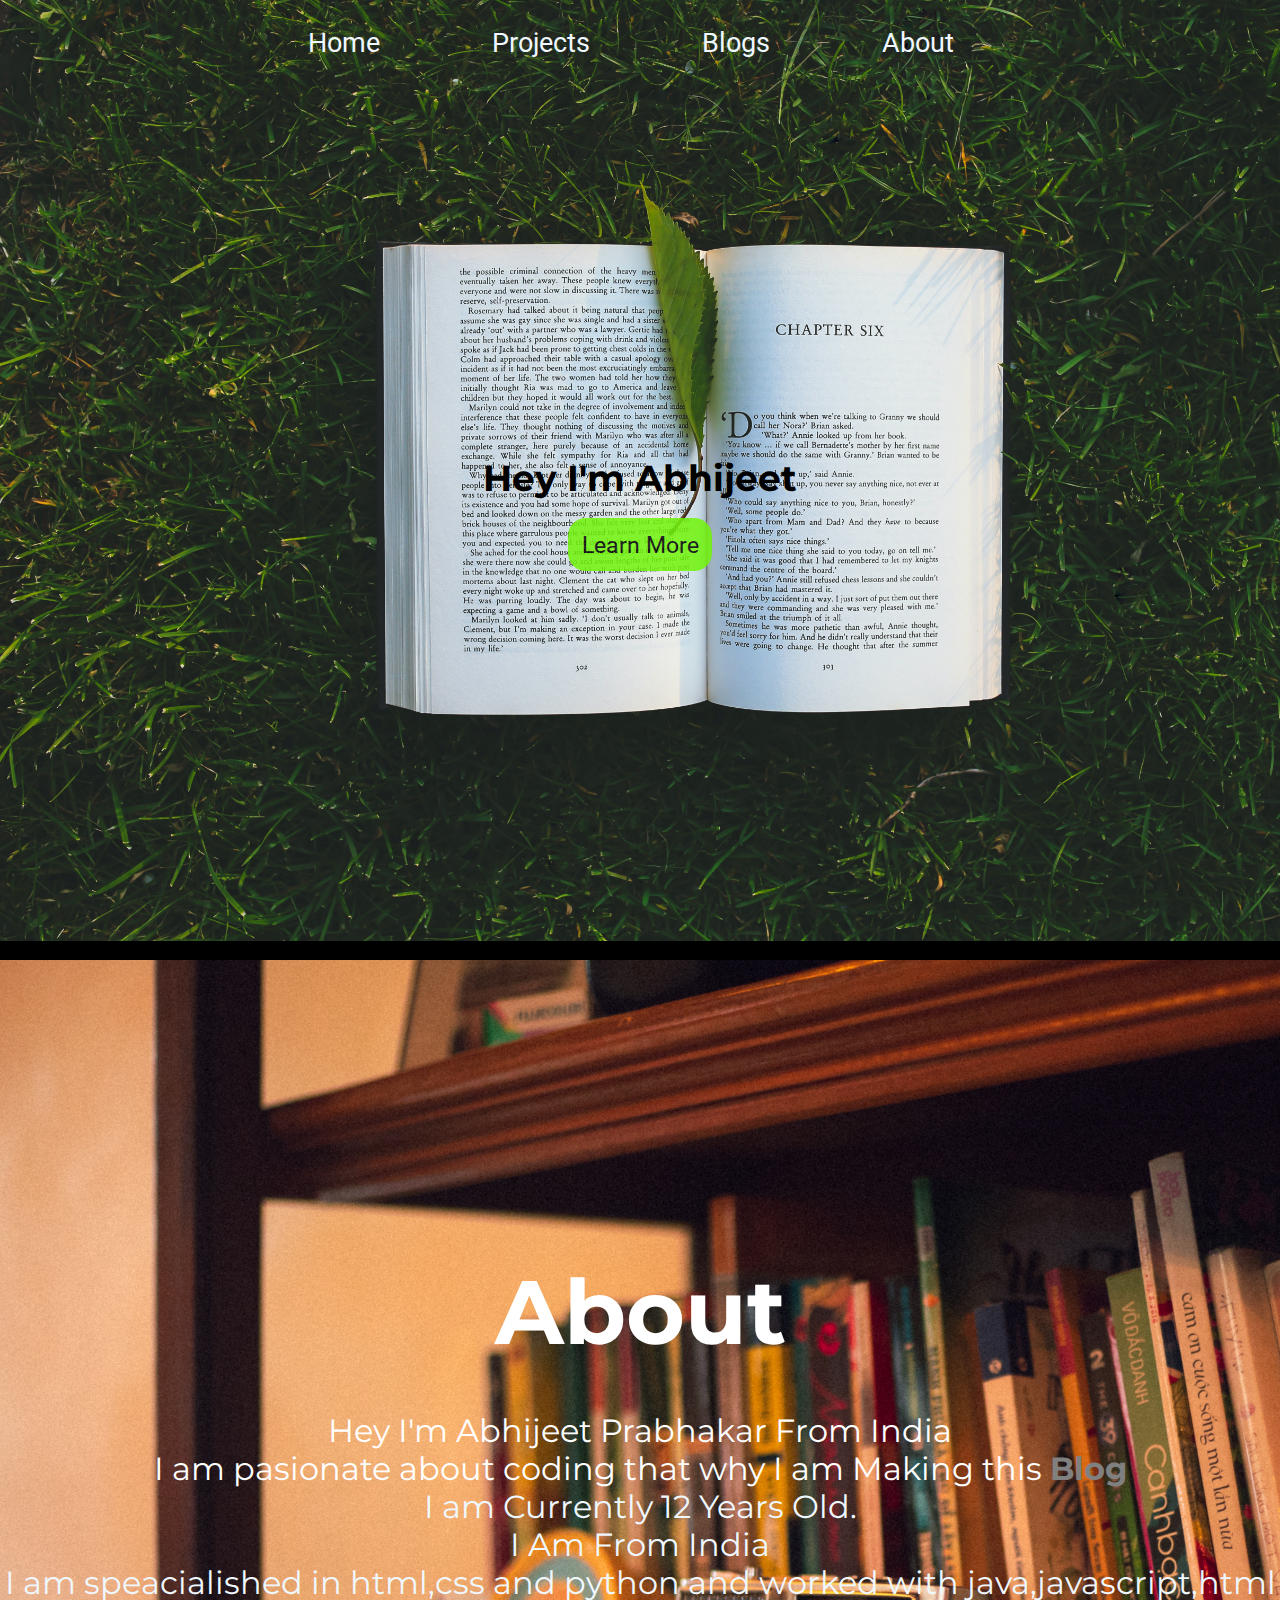
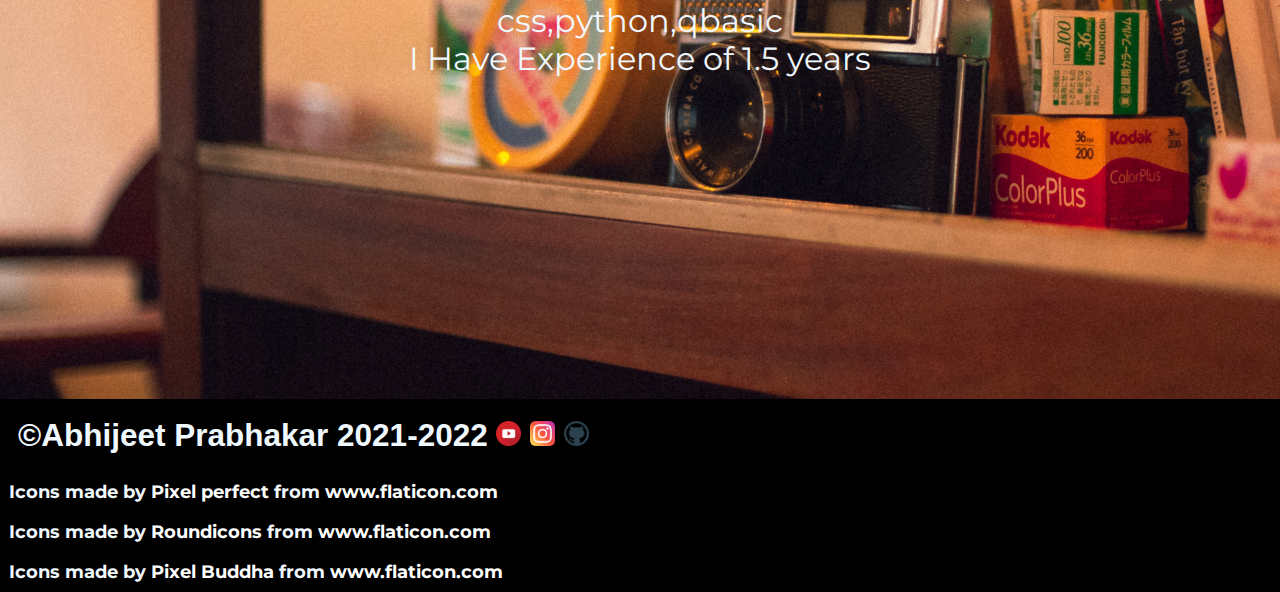
==== index.html @ c2b10495 "Update" ====
<!DOCTYPE html>
<html lang="en">
<head>
    <meta charset="UTF-8">
    <meta http-equiv="X-UA-Compatible" content="IE=edge">
    <meta name="viewport" content="width=device-width, initial-scale=1.0">
    <link rel="stylesheet" href="css/style.css">
    <link rel="preconnect" href="https://fonts.gstatic.com">
    <link href="https://fonts.googleapis.com/css2?family=Montserrat&display=swap" rel="stylesheet">
    <link rel="preconnect" href="https://fonts.gstatic.com">
    <link href="https://fonts.googleapis.com/css2?family=Roboto&display=swap" rel="stylesheet">
    <title>Student-Blog</title>
</head>
<body>
    <header style=" background-image: url(Used-Assets/pexels-kaboompics-com-5834.jpg);">
        <section class="nav-section">
            <nav>
                <div>
                    <a href="#"><button>Home</button></a>
                    <a href="./projects.html" target="_blank"><button>Projects</button></a>
                    <!-- <img src="Assets/Images/vectorstock_5970606.jpg" type="jpg" height="40"
                    width="70" style="background: none;"> -->
                    <a href="./blogs.html" target="_blank"><button>Blogs</button></a>
                    <a href="#about-me"><button>About</button></a>
                </div>
            </nav>
        </section>
        <section class="main-section">
            <div>
                <h1>Hey I'm Abhijeet</h1>
                <a href="#about-me"><button>Learn More</button></a>
            </div>
        </section>
    </header>
    <footer style="background-image: url(Used-Assets/aboutbg.jpg);">
        <!-- <a href="https://www.vectorstock.com/royalty-free-vector/book-blog-logo-vector-5970606">Book blog logo vector by Abrastack</a> -->
        <section>
            <div style="background-color: black;">
                <br>
            </div>
            <a id="about-me">
            <div class="about">
                <h1>About</h1>
                <ul>
                    <li>Hey I'm Abhijeet Prabhakar From India</li>
                    <li>I am pasionate about coding that why I am Making this <a href="#"><strong>Blog</strong></a></li>
                    <li>I am Currently 12 Years Old.</li>
                    <li>I Am From India</li>
                    <li>I am speacialished in html,css and python and worked with java,javascript,html<br>css,python,qbasic</li>
                    <li>I Have Experience of 1.5 years</li>
                </ul>
            </div>
            </a>
            <div class="top">
                <a href="#" class="backtopbutt"><button>Go Back To The Top Page</button></a>
            </div>
        </section>
        <div class="cr">
        <strong>©Abhijeet Prabhakar 2021-2022</strong>
        <!-- <div class="crsc"> -->
        <a href="https://www.youtube.com/channel/UCUsnq7rs0Z9f7mD9Y_3xdxA" target="_blank"><img src="Assets/Images/youtube.png" height="25" width="25"></a>
        <a href="https://www.instagram.com/coding_is_cool01/" target="_blank"><img src="Assets/Images/instagram.png"height="25" width="25"></a>
        <a href="https://github.com/Abhijeet-prabhakar" target="_blank"><img src="Assets/Images/github.png" height="25" width="25"></a>
        <!-- </div> -->
    </div>
    <div class="thanks">
        <h3>Icons made by <a href="https://www.flaticon.com/authors/pixel-perfect" title="Pixel perfect">Pixel perfect</a> from <a href="https://www.flaticon.com/" title="Flaticon">www.flaticon.com</a>
        </h3>
        <h3><div>Icons made by <a href="https://www.flaticon.com/authors/roundicons" title="Roundicons">Roundicons</a> from <a href="https://www.flaticon.com/" title="Flaticon">www.flaticon.com</a></div></h3>
        <h3><div>Icons made by <a href="https://www.flaticon.com/authors/pixel-buddha" title="Pixel Buddha">Pixel Buddha</a> from <a href="https://www.flaticon.com/" title="Flaticon">www.flaticon.com</a></div></h3>
    </div>
    </footer>
</body>
</html>
---- css/style.css ----
*{margin: 0;padding: 0;}
body{
    font-family: 'Montserrat', sans-serif;
    text-align: center;
}
body button{
    font-family: 'Roboto', sans-serif;
    background-color: transparent;
    border: none;
}
body a{
    text-decoration: none;
    color: white;
}
.main-section{
    display: flex;
    justify-content: center;
    align-items: center;
    min-height: 95vh;
    /* padding-bottom: 2vh; */
}
.nav-section{
    padding: 3vh;
}
.nav-section button{
    font-size: 3vh;
    color: aliceblue;
}
.nav-section a{
    padding-right: 7vh;
    padding-left: 5vh
}
.main-section h1{
    padding-bottom: 2vh;
    font-size: 4vh;
}
.main-section button{
    font-size: 2.5vh;
    background-color: rgb(113, 245, 11);
    padding: 1.5vh;
    border-radius: 2vh;
    opacity: 85%;
}
header{
    background-size: cover;
}
.nav-section button:hover{
    background-color: rgb(0, 255, 0);
    padding: 0.5vh;
    transition: all ease 0.2s;
    opacity: 85%;
    border-radius: 0.5vh;
    opacity: 100%;
    color: black;
}
.main-section button:hover{
    background-color: rgb(113, 245, 113);
    padding: 1.5vh;
    transition: all ease 0.2s;
    opacity: 100%;
}
.about{
    padding-top: 33vh;
    padding-bottom: 25vh;
    font-size: 3.5vh;
}
footer{
    /* background-image: url(p); */
    background-size: cover;
}
.about h1{
    padding-bottom: 5vh;
    font-size: 10vh;
}
.about ul{
    color: aliceblue;
}
.about strong{
    color: grey;
}
.top button{
    background-color: rgb(113, 245, 113);
    padding: 2vh;
    border-radius: 2vh;
    opacity: 0%;
}
.top a{
    pointer-events: none;
}
.top{
    padding-bottom: 5vh;
}
.top button:hover{
    opacity: 100%;
    pointer-events: all;
    transition: 0.1s ease all;
}
.cr{
    color: aliceblue;
    background-color: black;
    font-family: 'Montserrat' , sans-serif;
    padding: 2vh;
    text-align: left;
}
.cr{
    color: aliceblue;
    background-color: black;
    font-family: 'Manrope', sans-serif;
    padding: 2vh;
    font-size: 3.5vh;
}
.thanks h3{
    background-color: black;
    color: aliceblue;
    padding: 1vh;
    font-size: 2.0vh;
    text-align: left;
}
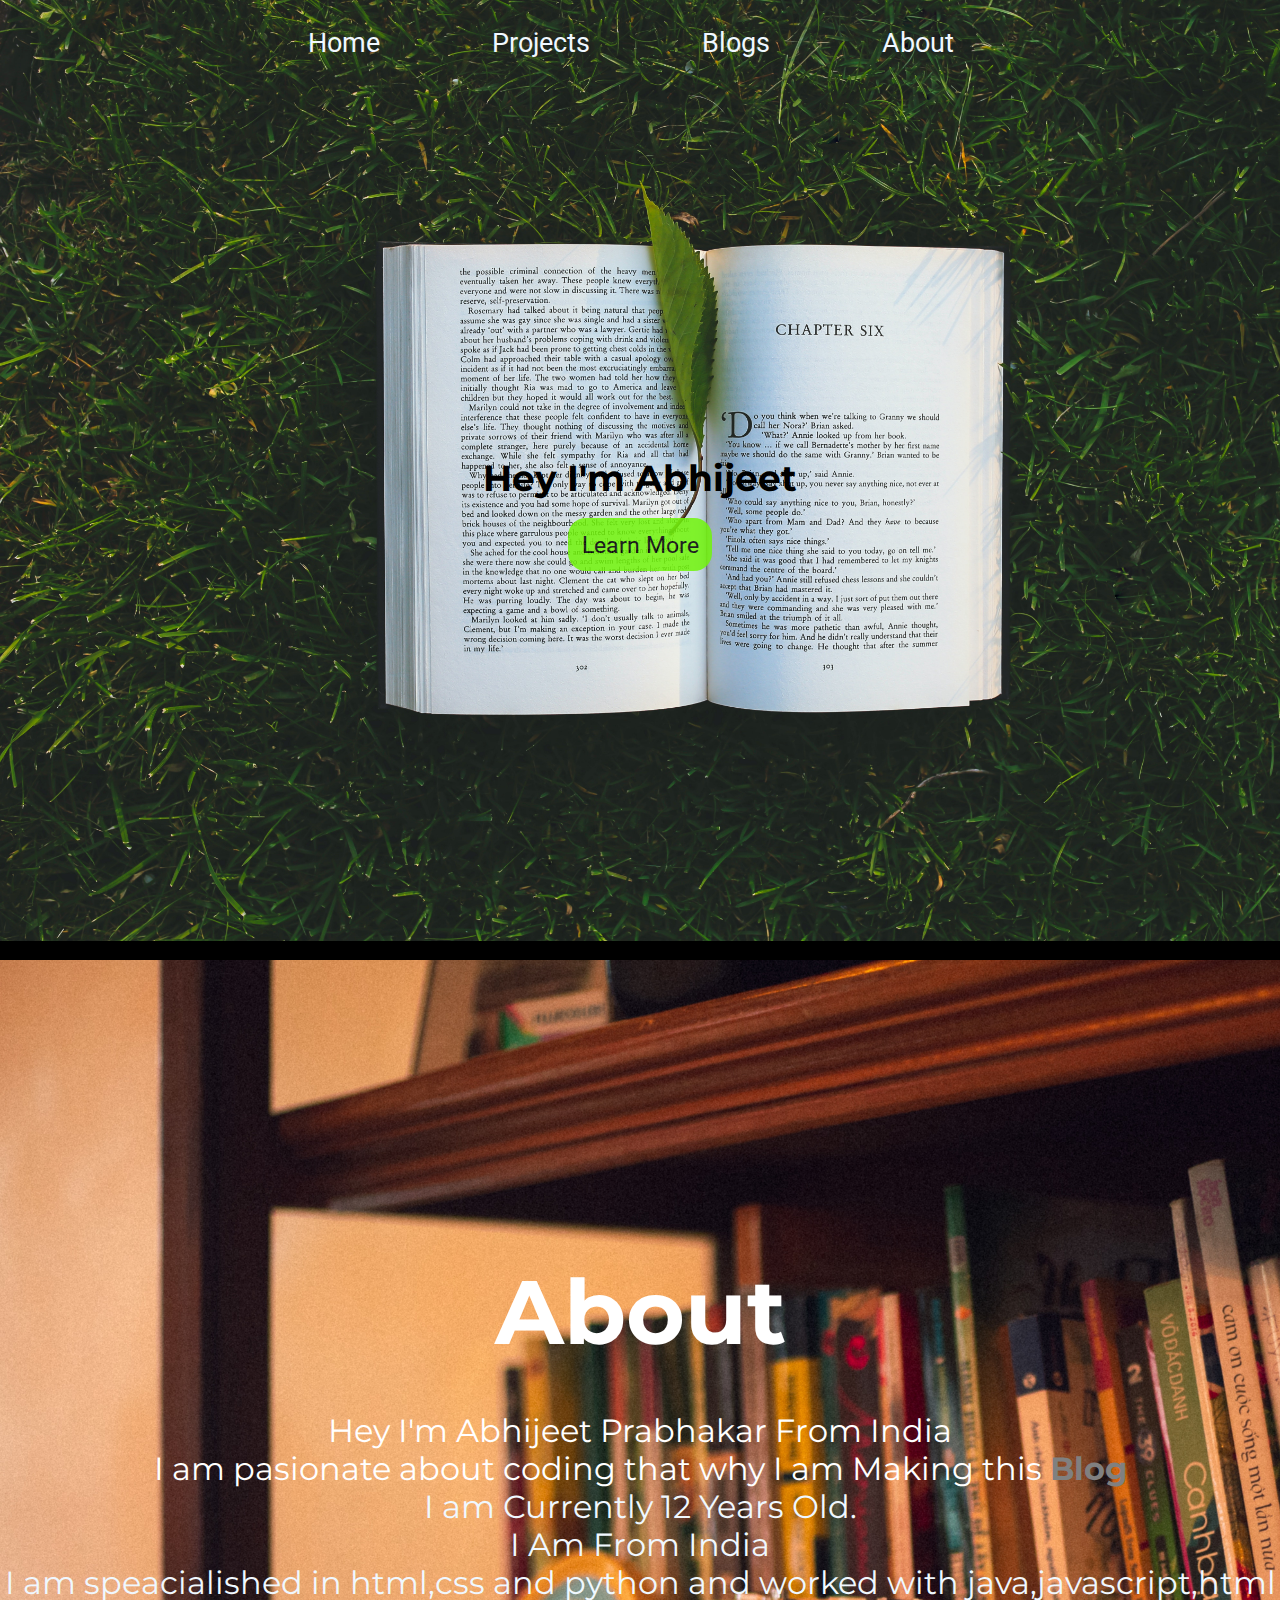
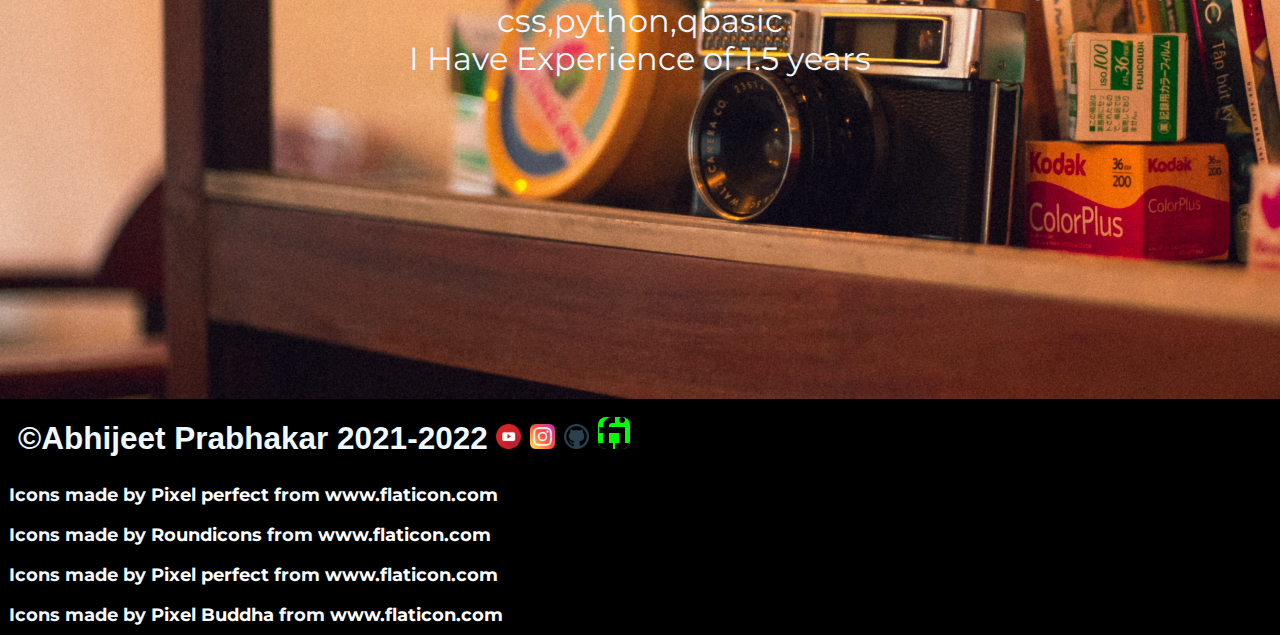
==== commit 067a0f41: "update" ====
--- a/index.html
+++ b/index.html
@@ -61,12 +61,14 @@
         <a href="https://www.youtube.com/channel/UCUsnq7rs0Z9f7mD9Y_3xdxA" target="_blank"><img src="Assets/Images/youtube.png" height="25" width="25"></a>
         <a href="https://www.instagram.com/coding_is_cool01/" target="_blank"><img src="Assets/Images/instagram.png"height="25" width="25"></a>
         <a href="https://github.com/Abhijeet-prabhakar" target="_blank"><img src="Assets/Images/github.png" height="25" width="25"></a>
+        <a href="https://www.fiverr.com/megaabhi/make-a-good-looking-website"><img src="Assets/Images/fiverr.png" height="32" width="32" style="background-color: rgb(0, 255, 0); border-radius: 8px;"></a>
         <!-- </div> -->
     </div>
     <div class="thanks">
         <h3>Icons made by <a href="https://www.flaticon.com/authors/pixel-perfect" title="Pixel perfect">Pixel perfect</a> from <a href="https://www.flaticon.com/" title="Flaticon">www.flaticon.com</a>
         </h3>
         <h3><div>Icons made by <a href="https://www.flaticon.com/authors/roundicons" title="Roundicons">Roundicons</a> from <a href="https://www.flaticon.com/" title="Flaticon">www.flaticon.com</a></div></h3>
+        <h3>Icons made by <a href="https://www.flaticon.com/authors/pixel-perfect" title="Pixel perfect">Pixel perfect</a> from <a href="https://www.flaticon.com/" title="Flaticon">www.flaticon.com</a></h3>
         <h3><div>Icons made by <a href="https://www.flaticon.com/authors/pixel-buddha" title="Pixel Buddha">Pixel Buddha</a> from <a href="https://www.flaticon.com/" title="Flaticon">www.flaticon.com</a></div></h3>
     </div>
     </footer>
